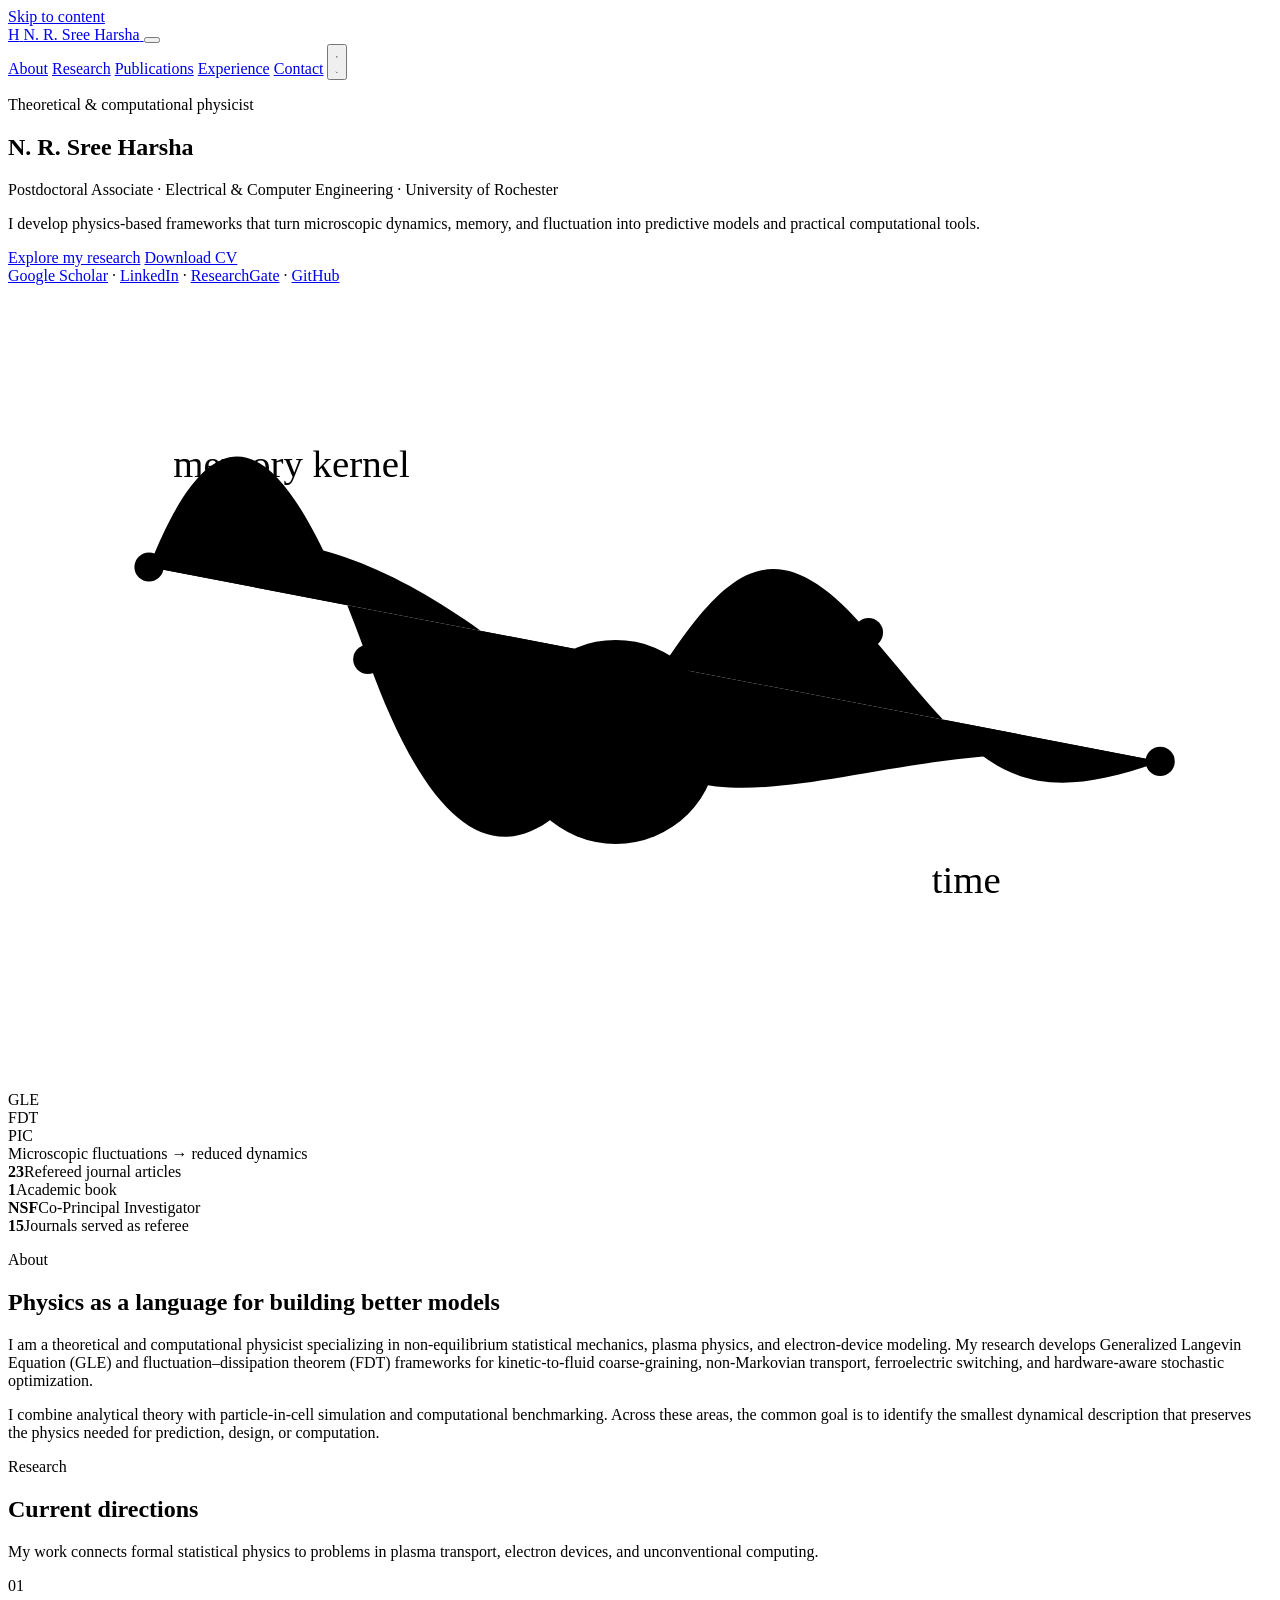
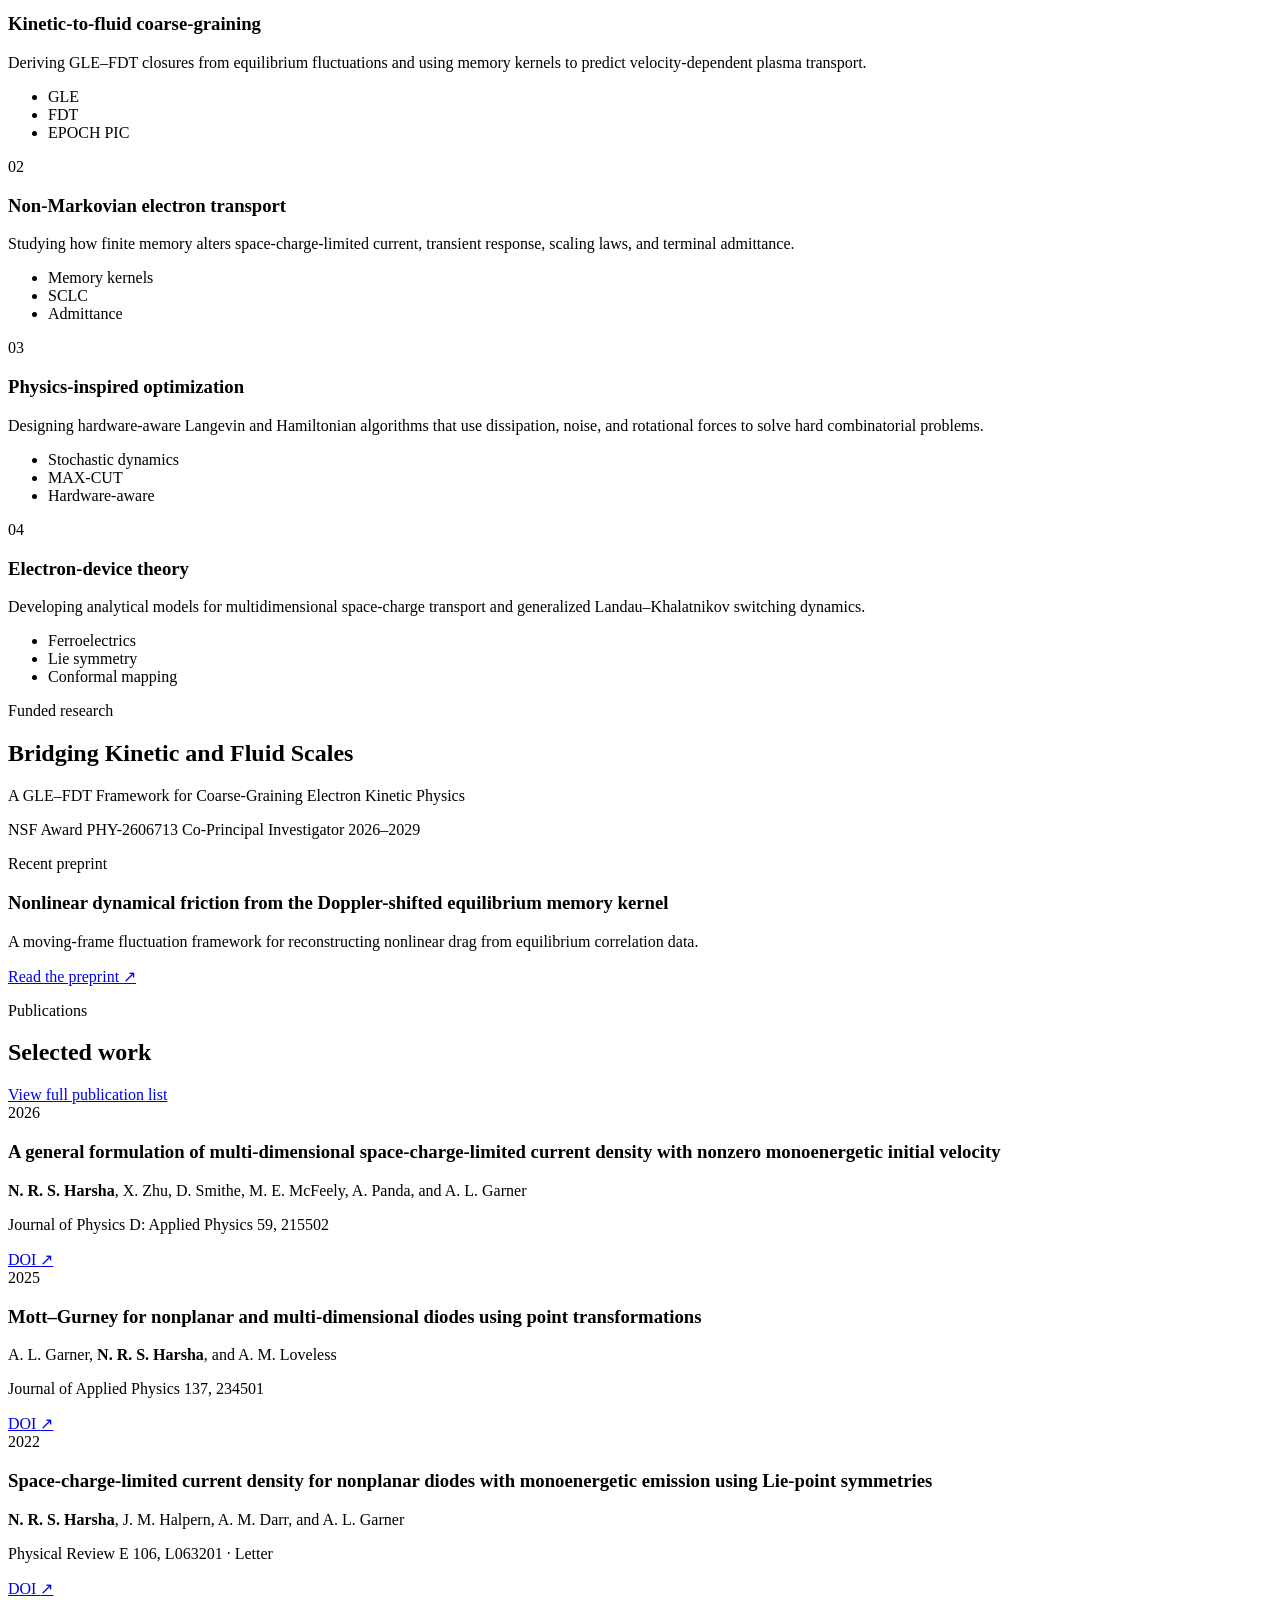
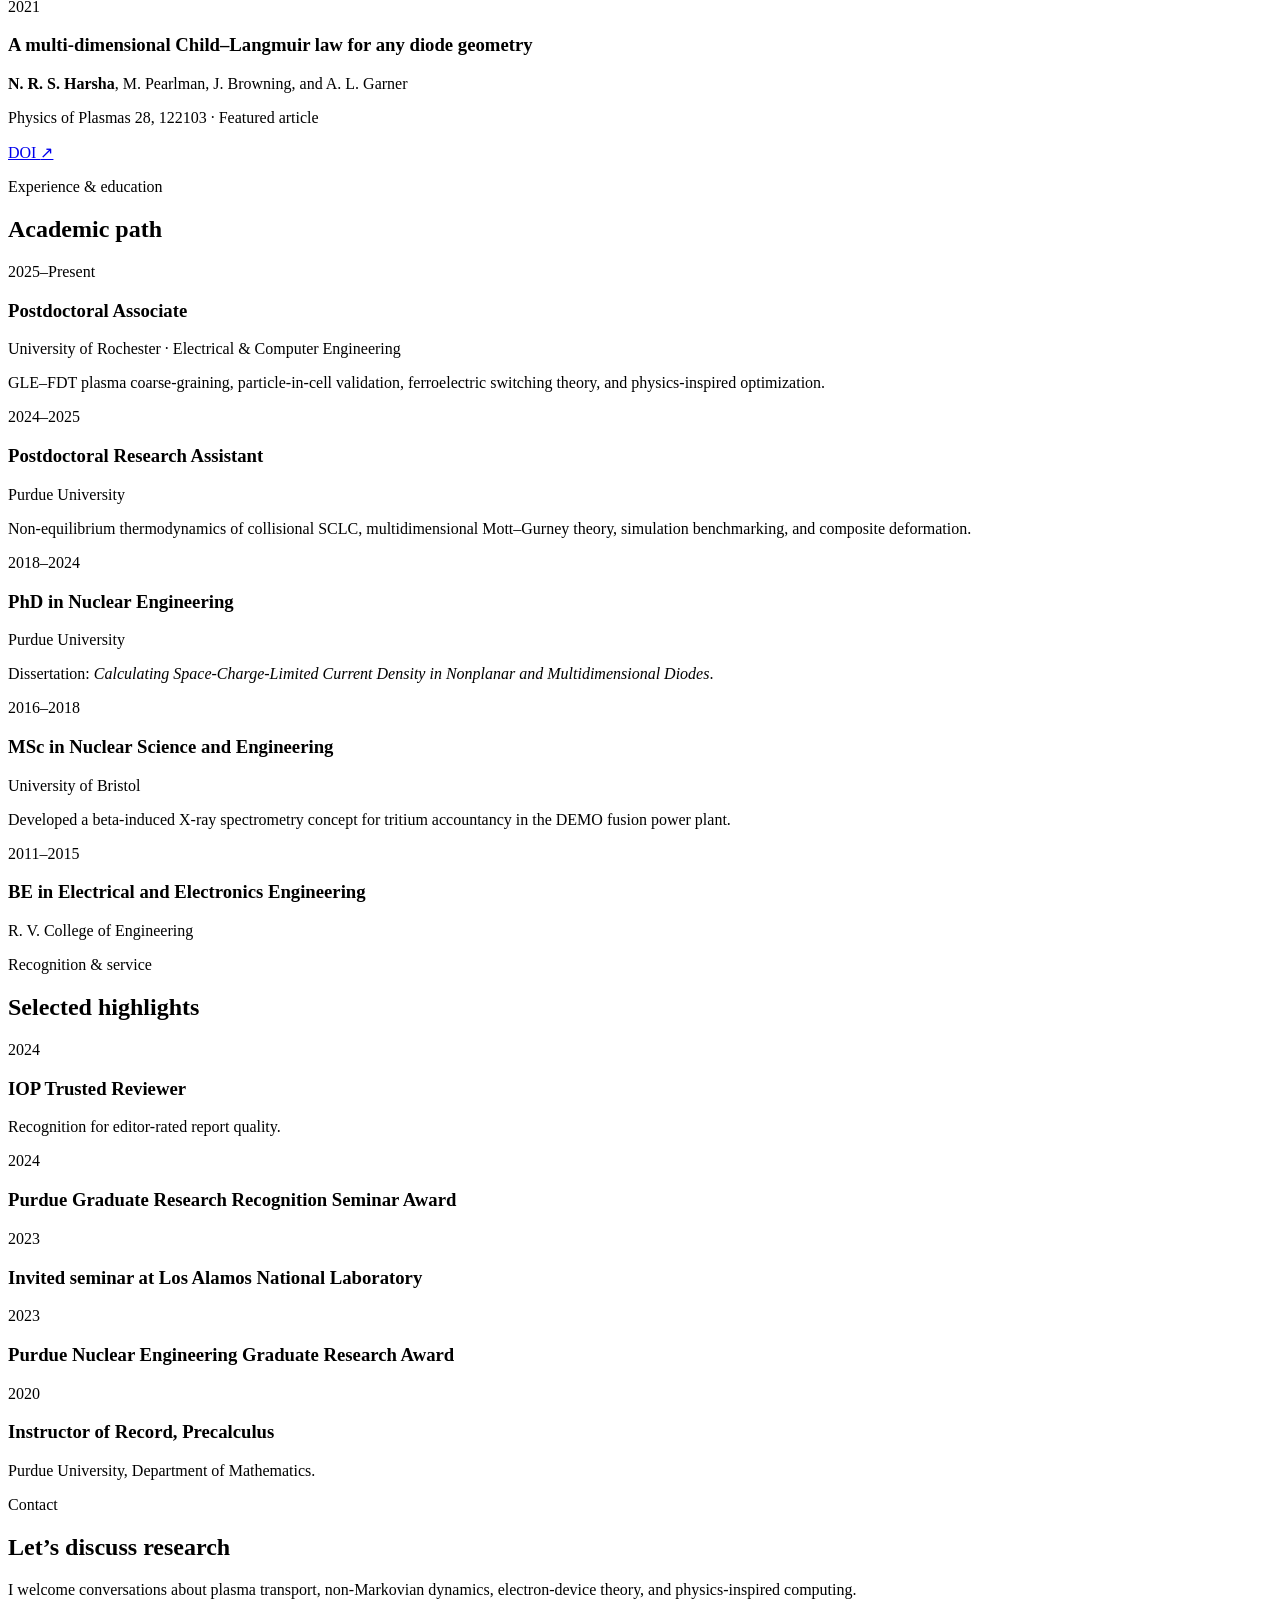
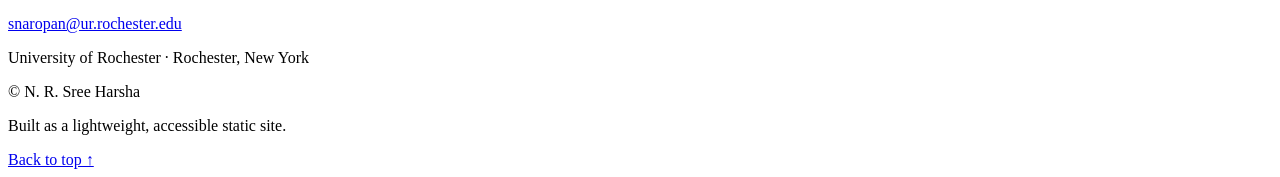
==== index.html @ c01b71c0 "Create academic website homepage" ====
<!doctype html>
<html lang="en" data-theme="light">
<head>
  <meta charset="utf-8">
  <meta name="viewport" content="width=device-width, initial-scale=1">
  <meta name="description" content="N. R. Sree Harsha is a theoretical and computational physicist working on non-equilibrium statistical mechanics, plasma physics, electron-device theory, and physics-inspired computing.">
  <meta name="author" content="N. R. Sree Harsha">
  <meta name="theme-color" content="#173f5f">
  <meta property="og:title" content="N. R. Sree Harsha | Theoretical & Computational Physicist">
  <meta property="og:description" content="Research in GLE–FDT coarse-graining, plasma transport, non-Markovian devices, and physics-inspired optimization.">
  <meta property="og:type" content="website">
  <meta property="og:url" content="https://nrsreeharshae.github.io/harsha/">
  <title>N. R. Sree Harsha | Theoretical & Computational Physicist</title>
  <link rel="icon" href="assets/favicon.svg" type="image/svg+xml">
  <link rel="stylesheet" href="assets/styles.css">
  <script>
    (function () {
      const saved = localStorage.getItem('theme');
      const preferred = window.matchMedia('(prefers-color-scheme: dark)').matches ? 'dark' : 'light';
      document.documentElement.dataset.theme = saved || preferred;
    })();
  </script>
</head>
<body>
  <a class="skip-link" href="#main-content">Skip to content</a>

  <header class="site-header" id="top">
    <div class="container header-inner">
      <a class="brand" href="index.html" aria-label="N. R. Sree Harsha, home">
        <span class="brand-mark" aria-hidden="true">H</span>
        <span class="brand-name">N. R. Sree Harsha</span>
      </a>

      <button class="nav-toggle" type="button" aria-expanded="false" aria-controls="primary-nav" aria-label="Open navigation">
        <span></span><span></span><span></span>
      </button>

      <nav class="primary-nav" id="primary-nav" aria-label="Primary navigation">
        <a href="#about">About</a>
        <a href="#research">Research</a>
        <a href="#publications">Publications</a>
        <a href="#experience">Experience</a>
        <a href="#contact">Contact</a>
        <button class="theme-toggle" type="button" aria-label="Switch color theme" title="Switch color theme">
          <svg class="sun-icon" viewBox="0 0 24 24" aria-hidden="true"><circle cx="12" cy="12" r="4"></circle><path d="M12 2v2M12 20v2M4.93 4.93l1.42 1.42M17.66 17.66l1.41 1.41M2 12h2M20 12h2M4.93 19.07l1.42-1.42M17.66 6.34l1.41-1.41"></path></svg>
          <svg class="moon-icon" viewBox="0 0 24 24" aria-hidden="true"><path d="M20.7 15.2A8.5 8.5 0 1 1 8.8 3.3 7 7 0 0 0 20.7 15.2Z"></path></svg>
        </button>
      </nav>
    </div>
  </header>

  <main id="main-content">
    <section class="hero section-shell">
      <div class="container hero-grid">
        <div class="hero-copy reveal">
          <p class="eyebrow">Theoretical &amp; computational physicist</p>
          <h1>N. R. Sree Harsha</h1>
          <p class="hero-role">Postdoctoral Associate · Electrical &amp; Computer Engineering · University of Rochester</p>
          <p class="hero-lede">I develop physics-based frameworks that turn microscopic dynamics, memory, and fluctuation into predictive models and practical computational tools.</p>
          <div class="hero-actions">
            <a class="button button-primary" href="#research">Explore my research</a>
            <a class="button button-secondary" href="assets/Harsha_CV.pdf" target="_blank" rel="noopener">Download CV</a>
          </div>
          <div class="profile-links" aria-label="Professional profiles">
            <a href="https://scholar.google.com/citations?user=cXQjdbMAAAAJ&amp;hl=en" target="_blank" rel="noopener">Google Scholar</a>
            <span aria-hidden="true">·</span>
            <a href="https://www.linkedin.com/in/nrsharsha" target="_blank" rel="noopener">LinkedIn</a>
            <span aria-hidden="true">·</span>
            <a href="https://www.researchgate.net/profile/Sree-Harsha-N-R-2" target="_blank" rel="noopener">ResearchGate</a>
            <span aria-hidden="true">·</span>
            <a href="https://github.com/nrsreeharshae" target="_blank" rel="noopener">GitHub</a>
          </div>
        </div>

        <div class="hero-visual reveal" aria-hidden="true">
          <div class="visual-card">
            <div class="visual-grid"></div>
            <svg class="memory-curve" viewBox="0 0 520 330" role="img">
              <defs>
                <linearGradient id="curveGradient" x1="0" x2="1">
                  <stop offset="0%" stop-color="currentColor" stop-opacity="0.95"></stop>
                  <stop offset="100%" stop-color="currentColor" stop-opacity="0.25"></stop>
                </linearGradient>
                <radialGradient id="nodeGlow">
                  <stop offset="0%" stop-color="currentColor" stop-opacity="0.8"></stop>
                  <stop offset="100%" stop-color="currentColor" stop-opacity="0"></stop>
                </radialGradient>
              </defs>
              <path class="axis" d="M42 272H486M58 54V288"></path>
              <path class="curve" pathLength="1" d="M58 116 C91 32, 120 76, 148 154 S210 254, 250 188 S310 91, 354 143 S411 219, 474 196"></path>
              <path class="envelope" d="M58 116 C126 80, 199 142, 250 188 S366 179, 474 196"></path>
              <circle class="node-glow" cx="250" cy="188" r="42"></circle>
              <circle class="node" cx="58" cy="116" r="6"></circle>
              <circle class="node" cx="148" cy="154" r="6"></circle>
              <circle class="node" cx="250" cy="188" r="7"></circle>
              <circle class="node" cx="354" cy="143" r="6"></circle>
              <circle class="node" cx="474" cy="196" r="6"></circle>
              <text x="68" y="79">memory kernel</text>
              <text x="380" y="250">time</text>
            </svg>
            <div class="visual-label label-gle">GLE</div>
            <div class="visual-label label-fdt">FDT</div>
            <div class="visual-label label-pic">PIC</div>
            <div class="visual-caption">Microscopic fluctuations → reduced dynamics</div>
          </div>
        </div>
      </div>

      <div class="container stat-grid reveal" aria-label="Research profile highlights">
        <div class="stat"><strong>23</strong><span>Refereed journal articles</span></div>
        <div class="stat"><strong>1</strong><span>Academic book</span></div>
        <div class="stat"><strong>NSF</strong><span>Co-Principal Investigator</span></div>
        <div class="stat"><strong>15</strong><span>Journals served as referee</span></div>
      </div>
    </section>

    <section class="section" id="about">
      <div class="container two-column">
        <div class="section-heading reveal">
          <p class="eyebrow">About</p>
          <h2>Physics as a language for building better models</h2>
        </div>
        <div class="prose reveal">
          <p>I am a theoretical and computational physicist specializing in non-equilibrium statistical mechanics, plasma physics, and electron-device modeling. My research develops Generalized Langevin Equation (GLE) and fluctuation–dissipation theorem (FDT) frameworks for kinetic-to-fluid coarse-graining, non-Markovian transport, ferroelectric switching, and hardware-aware stochastic optimization.</p>
          <p>I combine analytical theory with particle-in-cell simulation and computational benchmarking. Across these areas, the common goal is to identify the smallest dynamical description that preserves the physics needed for prediction, design, or computation.</p>
        </div>
      </div>
    </section>

    <section class="section section-tinted" id="research">
      <div class="container">
        <div class="section-heading section-heading-wide reveal">
          <p class="eyebrow">Research</p>
          <h2>Current directions</h2>
          <p>My work connects formal statistical physics to problems in plasma transport, electron devices, and unconventional computing.</p>
        </div>

        <div class="research-grid">
          <article class="research-card reveal">
            <span class="card-number">01</span>
            <h3>Kinetic-to-fluid coarse-graining</h3>
            <p>Deriving GLE–FDT closures from equilibrium fluctuations and using memory kernels to predict velocity-dependent plasma transport.</p>
            <ul class="tag-list" aria-label="Methods"><li>GLE</li><li>FDT</li><li>EPOCH PIC</li></ul>
          </article>

          <article class="research-card reveal">
            <span class="card-number">02</span>
            <h3>Non-Markovian electron transport</h3>
            <p>Studying how finite memory alters space-charge-limited current, transient response, scaling laws, and terminal admittance.</p>
            <ul class="tag-list" aria-label="Methods"><li>Memory kernels</li><li>SCLC</li><li>Admittance</li></ul>
          </article>

          <article class="research-card reveal">
            <span class="card-number">03</span>
            <h3>Physics-inspired optimization</h3>
            <p>Designing hardware-aware Langevin and Hamiltonian algorithms that use dissipation, noise, and rotational forces to solve hard combinatorial problems.</p>
            <ul class="tag-list" aria-label="Methods"><li>Stochastic dynamics</li><li>MAX-CUT</li><li>Hardware-aware</li></ul>
          </article>

          <article class="research-card reveal">
            <span class="card-number">04</span>
            <h3>Electron-device theory</h3>
            <p>Developing analytical models for multidimensional space-charge transport and generalized Landau–Khalatnikov switching dynamics.</p>
            <ul class="tag-list" aria-label="Methods"><li>Ferroelectrics</li><li>Lie symmetry</li><li>Conformal mapping</li></ul>
          </article>
        </div>
      </div>
    </section>

    <section class="section">
      <div class="container spotlight-grid">
        <article class="spotlight spotlight-primary reveal">
          <p class="eyebrow">Funded research</p>
          <h2>Bridging Kinetic and Fluid Scales</h2>
          <p class="spotlight-subtitle">A GLE–FDT Framework for Coarse-Graining Electron Kinetic Physics</p>
          <div class="spotlight-meta">
            <span>NSF Award PHY-2606713</span>
            <span>Co-Principal Investigator</span>
            <span>2026–2029</span>
          </div>
        </article>

        <article class="spotlight reveal">
          <p class="eyebrow">Recent preprint</p>
          <h3>Nonlinear dynamical friction from the Doppler-shifted equilibrium memory kernel</h3>
          <p>A moving-frame fluctuation framework for reconstructing nonlinear drag from equilibrium correlation data.</p>
          <a class="text-link" href="https://doi.org/10.48550/arXiv.2602.04545" target="_blank" rel="noopener">Read the preprint <span aria-hidden="true">↗</span></a>
        </article>
      </div>
    </section>

    <section class="section section-tinted" id="publications">
      <div class="container">
        <div class="section-heading section-heading-row reveal">
          <div>
            <p class="eyebrow">Publications</p>
            <h2>Selected work</h2>
          </div>
          <a class="button button-secondary" href="publications.html">View full publication list</a>
        </div>

        <div class="publication-list selected-publications">
          <article class="publication reveal">
            <div class="publication-year">2026</div>
            <div>
              <h3>A general formulation of multi-dimensional space-charge-limited current density with nonzero monoenergetic initial velocity</h3>
              <p><strong>N. R. S. Harsha</strong>, X. Zhu, D. Smithe, M. E. McFeely, A. Panda, and A. L. Garner</p>
              <p class="venue">Journal of Physics D: Applied Physics 59, 215502</p>
              <a href="https://doi.org/10.1088/1361-6463/ae69f3" target="_blank" rel="noopener">DOI <span aria-hidden="true">↗</span></a>
            </div>
          </article>

          <article class="publication reveal">
            <div class="publication-year">2025</div>
            <div>
              <h3>Mott–Gurney for nonplanar and multi-dimensional diodes using point transformations</h3>
              <p>A. L. Garner, <strong>N. R. S. Harsha</strong>, and A. M. Loveless</p>
              <p class="venue">Journal of Applied Physics 137, 234501</p>
              <a href="https://doi.org/10.1063/5.0276418" target="_blank" rel="noopener">DOI <span aria-hidden="true">↗</span></a>
            </div>
          </article>

          <article class="publication reveal">
            <div class="publication-year">2022</div>
            <div>
              <h3>Space-charge-limited current density for nonplanar diodes with monoenergetic emission using Lie-point symmetries</h3>
              <p><strong>N. R. S. Harsha</strong>, J. M. Halpern, A. M. Darr, and A. L. Garner</p>
              <p class="venue">Physical Review E 106, L063201 · Letter</p>
              <a href="https://doi.org/10.1103/PhysRevE.106.L063201" target="_blank" rel="noopener">DOI <span aria-hidden="true">↗</span></a>
            </div>
          </article>

          <article class="publication reveal">
            <div class="publication-year">2021</div>
            <div>
              <h3>A multi-dimensional Child–Langmuir law for any diode geometry</h3>
              <p><strong>N. R. S. Harsha</strong>, M. Pearlman, J. Browning, and A. L. Garner</p>
              <p class="venue">Physics of Plasmas 28, 122103 · Featured article</p>
              <a href="https://doi.org/10.1063/5.0071018" target="_blank" rel="noopener">DOI <span aria-hidden="true">↗</span></a>
            </div>
          </article>
        </div>
      </div>
    </section>

    <section class="section" id="experience">
      <div class="container">
        <div class="section-heading section-heading-wide reveal">
          <p class="eyebrow">Experience &amp; education</p>
          <h2>Academic path</h2>
        </div>

        <div class="timeline">
          <article class="timeline-item reveal">
            <div class="timeline-date">2025–Present</div>
            <div>
              <h3>Postdoctoral Associate</h3>
              <p class="timeline-place">University of Rochester · Electrical &amp; Computer Engineering</p>
              <p>GLE–FDT plasma coarse-graining, particle-in-cell validation, ferroelectric switching theory, and physics-inspired optimization.</p>
            </div>
          </article>
          <article class="timeline-item reveal">
            <div class="timeline-date">2024–2025</div>
            <div>
              <h3>Postdoctoral Research Assistant</h3>
              <p class="timeline-place">Purdue University</p>
              <p>Non-equilibrium thermodynamics of collisional SCLC, multidimensional Mott–Gurney theory, simulation benchmarking, and composite deformation.</p>
            </div>
          </article>
          <article class="timeline-item reveal">
            <div class="timeline-date">2018–2024</div>
            <div>
              <h3>PhD in Nuclear Engineering</h3>
              <p class="timeline-place">Purdue University</p>
              <p>Dissertation: <em>Calculating Space-Charge-Limited Current Density in Nonplanar and Multidimensional Diodes</em>.</p>
            </div>
          </article>
          <article class="timeline-item reveal">
            <div class="timeline-date">2016–2018</div>
            <div>
              <h3>MSc in Nuclear Science and Engineering</h3>
              <p class="timeline-place">University of Bristol</p>
              <p>Developed a beta-induced X-ray spectrometry concept for tritium accountancy in the DEMO fusion power plant.</p>
            </div>
          </article>
          <article class="timeline-item reveal">
            <div class="timeline-date">2011–2015</div>
            <div>
              <h3>BE in Electrical and Electronics Engineering</h3>
              <p class="timeline-place">R. V. College of Engineering</p>
            </div>
          </article>
        </div>
      </div>
    </section>

    <section class="section section-tinted">
      <div class="container recognition-grid">
        <div class="section-heading reveal">
          <p class="eyebrow">Recognition &amp; service</p>
          <h2>Selected highlights</h2>
        </div>
        <div class="recognition-list reveal">
          <article><span>2024</span><div><h3>IOP Trusted Reviewer</h3><p>Recognition for editor-rated report quality.</p></div></article>
          <article><span>2024</span><div><h3>Purdue Graduate Research Recognition Seminar Award</h3></div></article>
          <article><span>2023</span><div><h3>Invited seminar at Los Alamos National Laboratory</h3></div></article>
          <article><span>2023</span><div><h3>Purdue Nuclear Engineering Graduate Research Award</h3></div></article>
          <article><span>2020</span><div><h3>Instructor of Record, Precalculus</h3><p>Purdue University, Department of Mathematics.</p></div></article>
        </div>
      </div>
    </section>

    <section class="section contact-section" id="contact">
      <div class="container contact-card reveal">
        <div>
          <p class="eyebrow">Contact</p>
          <h2>Let’s discuss research</h2>
          <p>I welcome conversations about plasma transport, non-Markovian dynamics, electron-device theory, and physics-inspired computing.</p>
        </div>
        <div class="contact-actions">
          <a class="button button-primary" href="mailto:snaropan@ur.rochester.edu">snaropan@ur.rochester.edu</a>
          <p>University of Rochester · Rochester, New York</p>
        </div>
      </div>
    </section>
  </main>

  <footer class="site-footer">
    <div class="container footer-inner">
      <p>© <span data-current-year></span> N. R. Sree Harsha</p>
      <p>Built as a lightweight, accessible static site.</p>
      <a href="#top">Back to top ↑</a>
    </div>
  </footer>

  <script src="assets/script.js"></script>
</body>
</html>
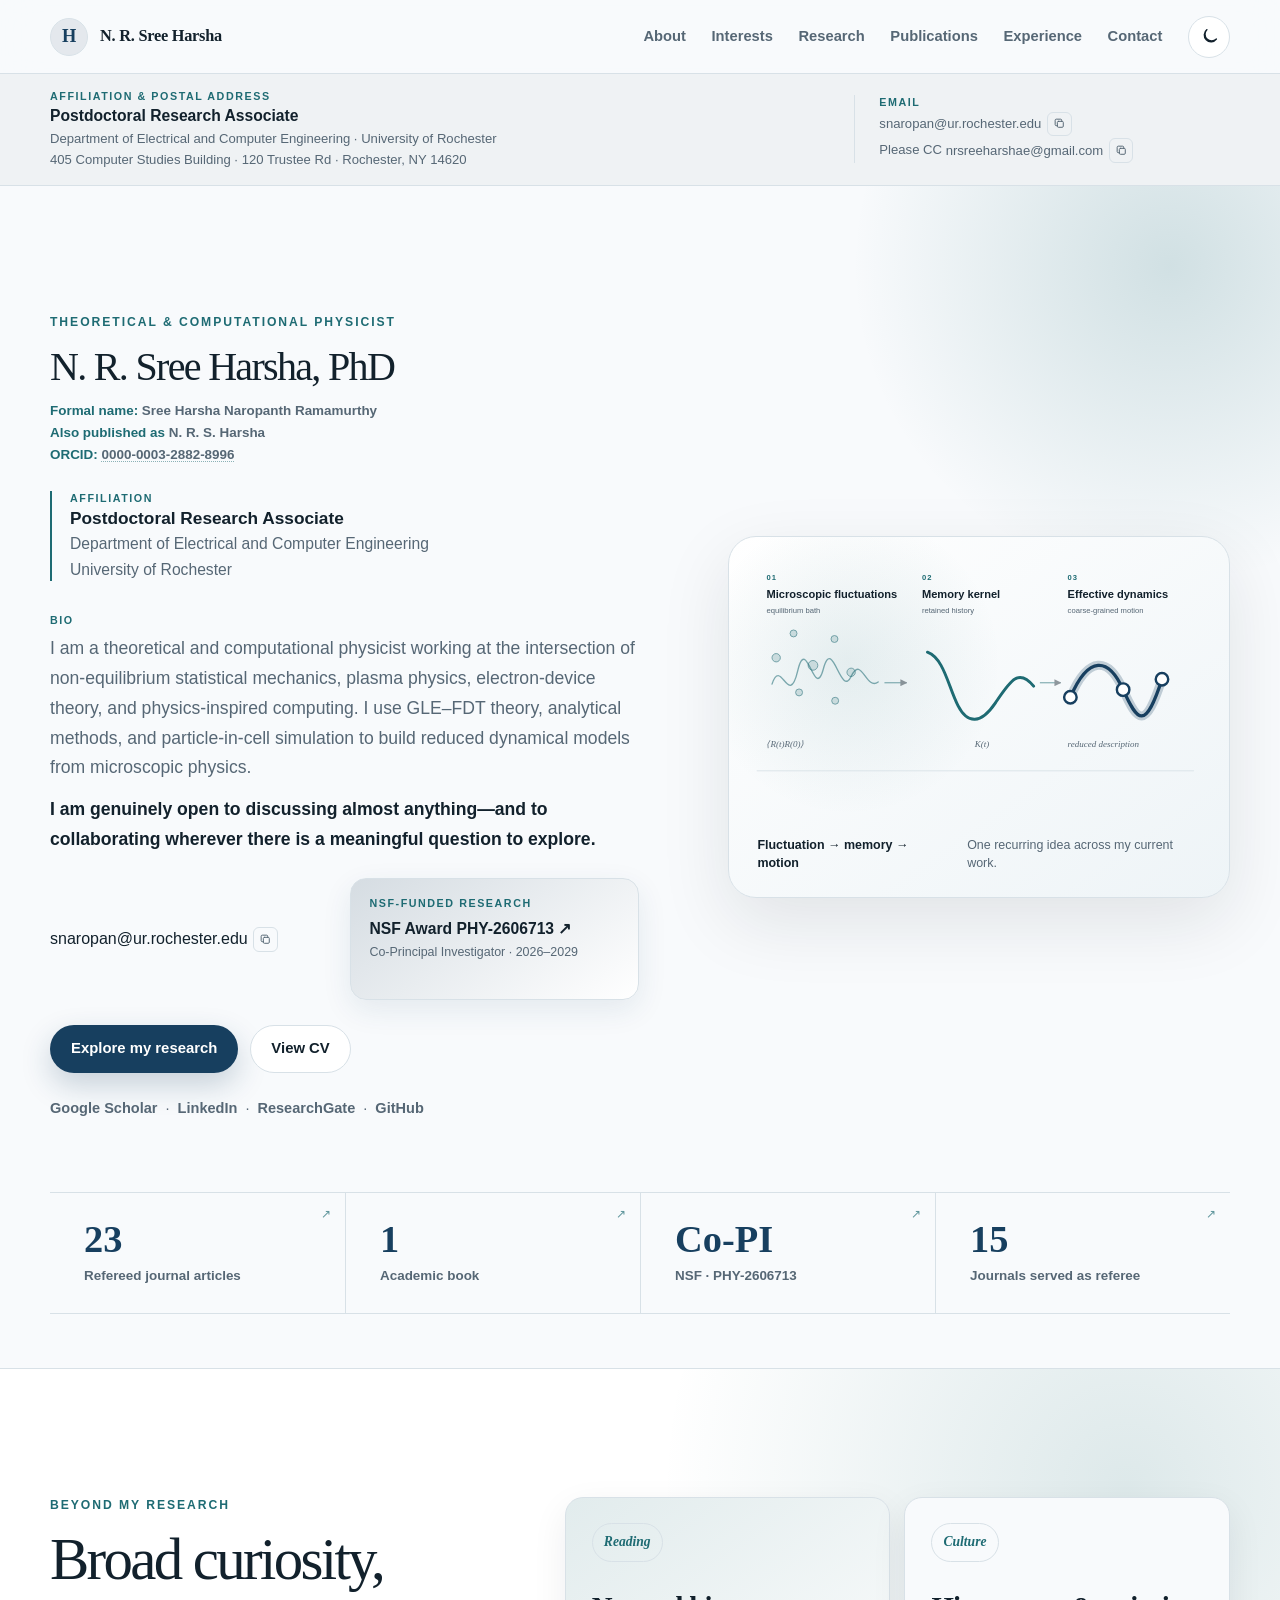
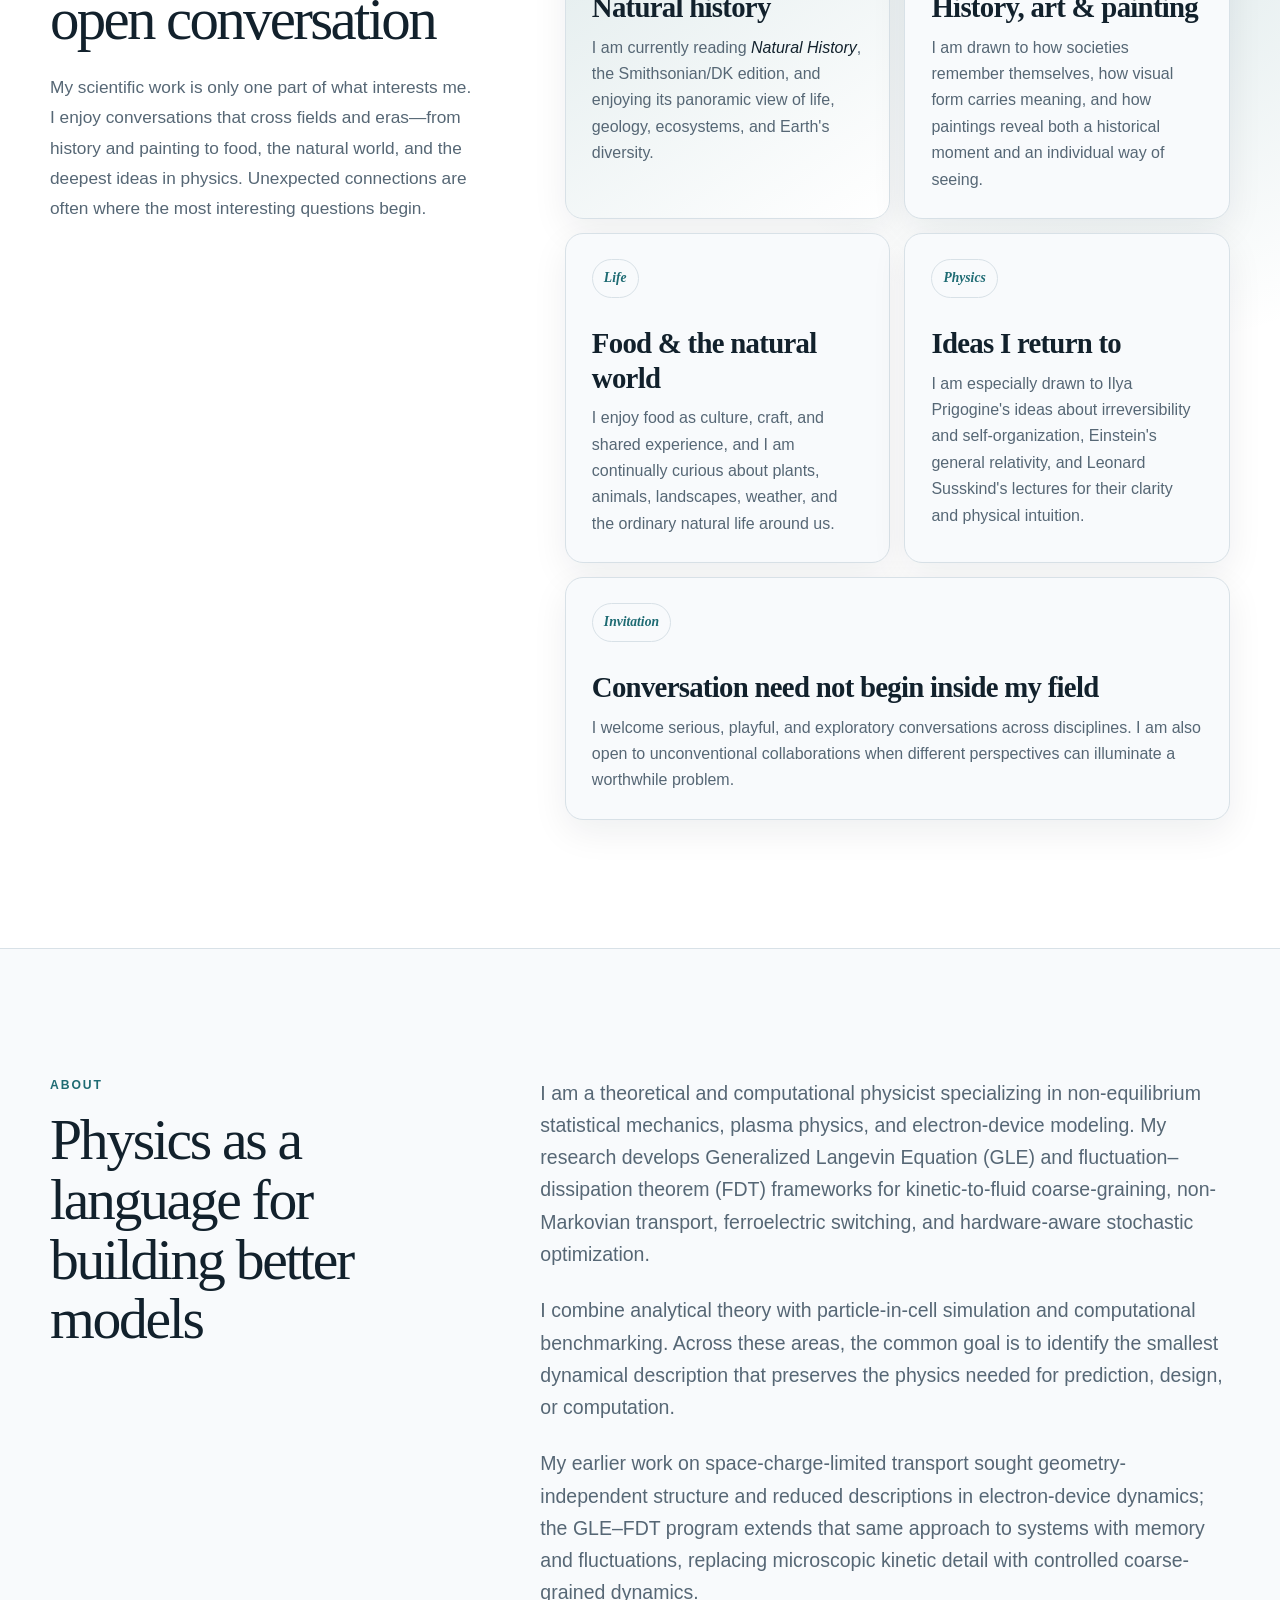
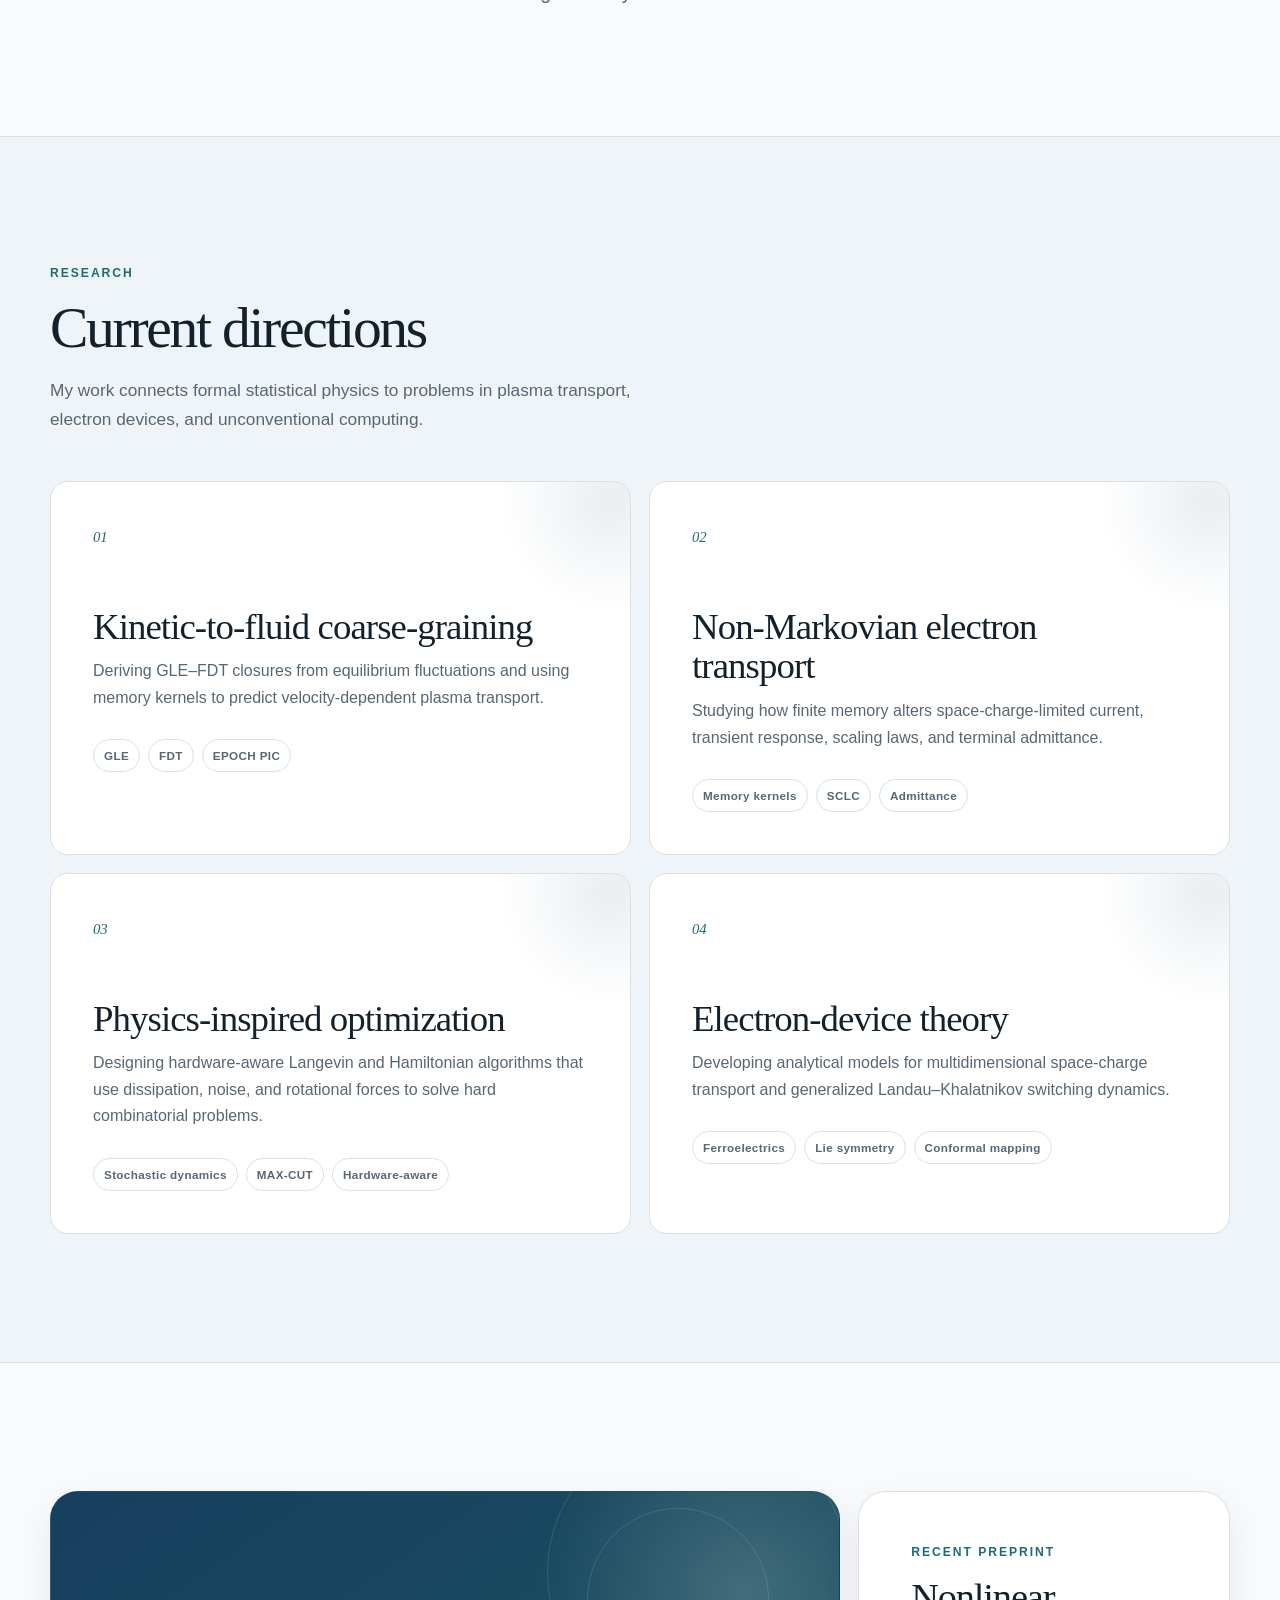
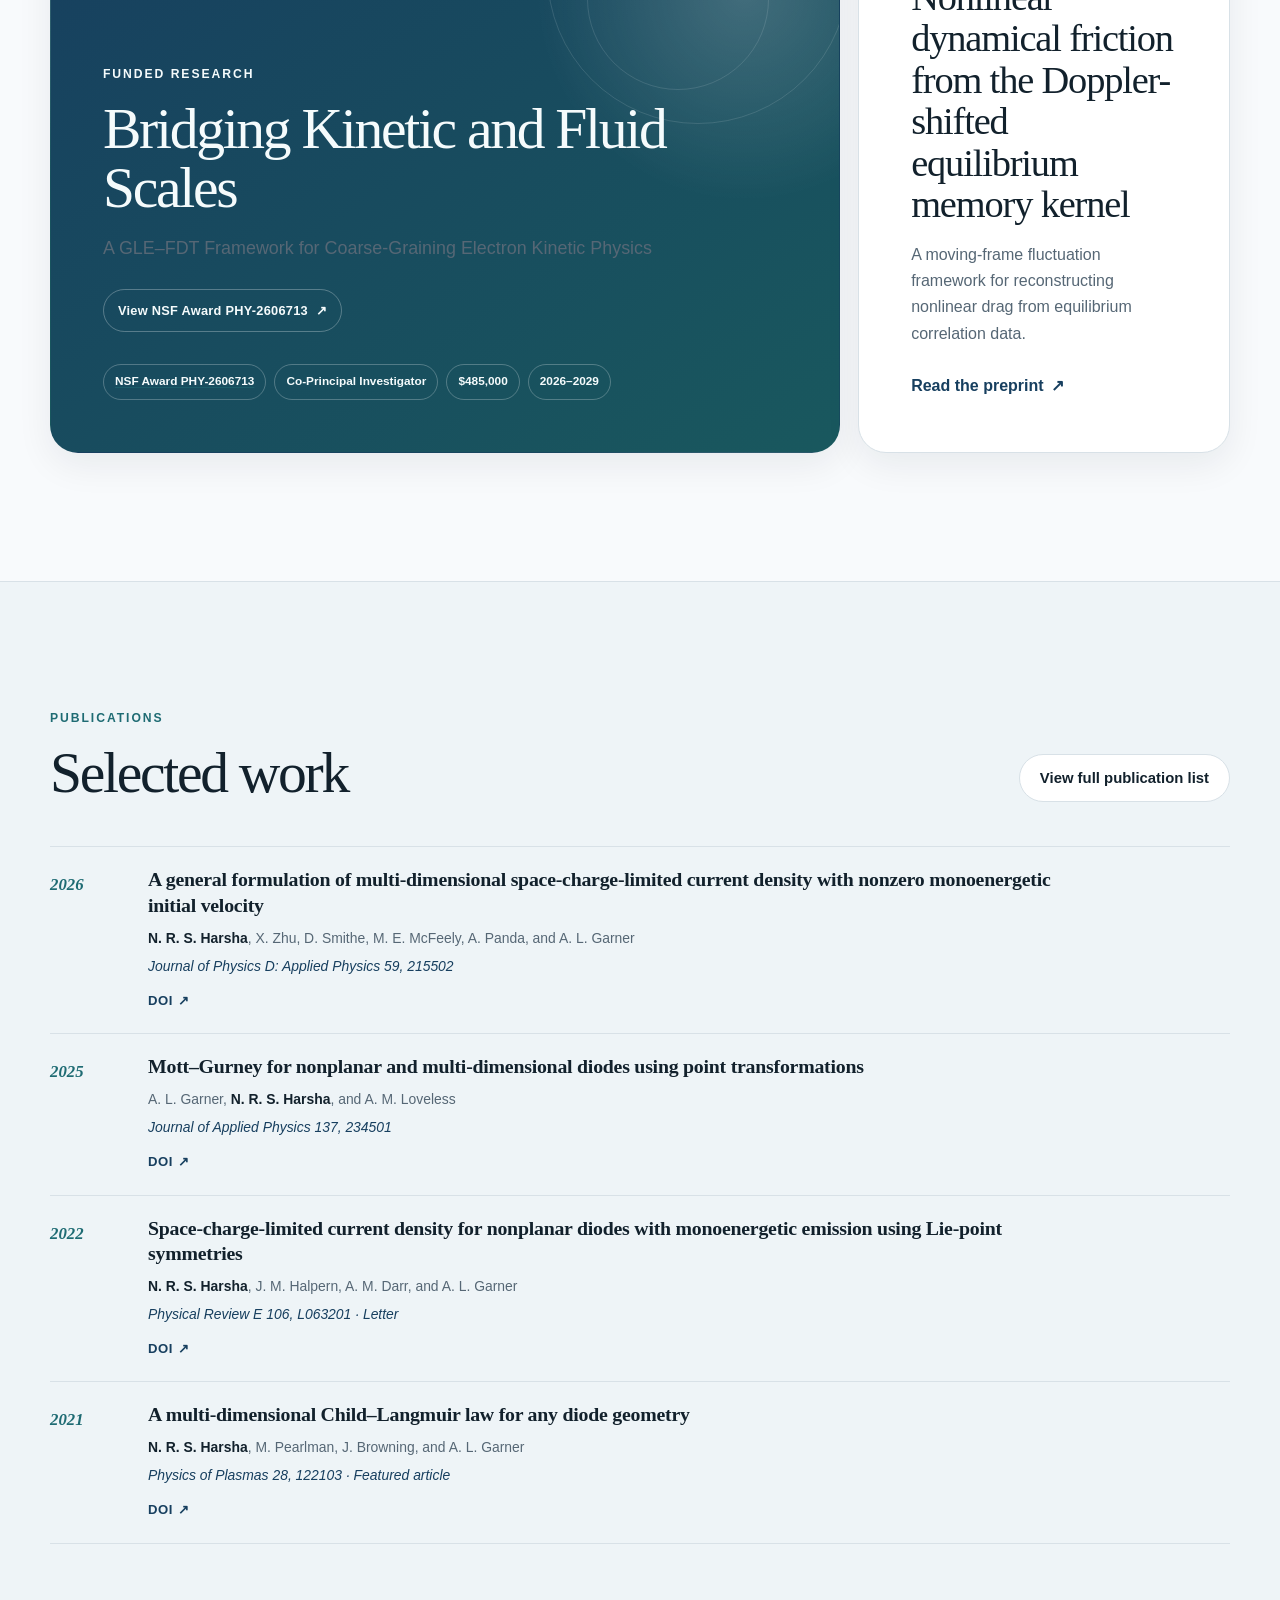
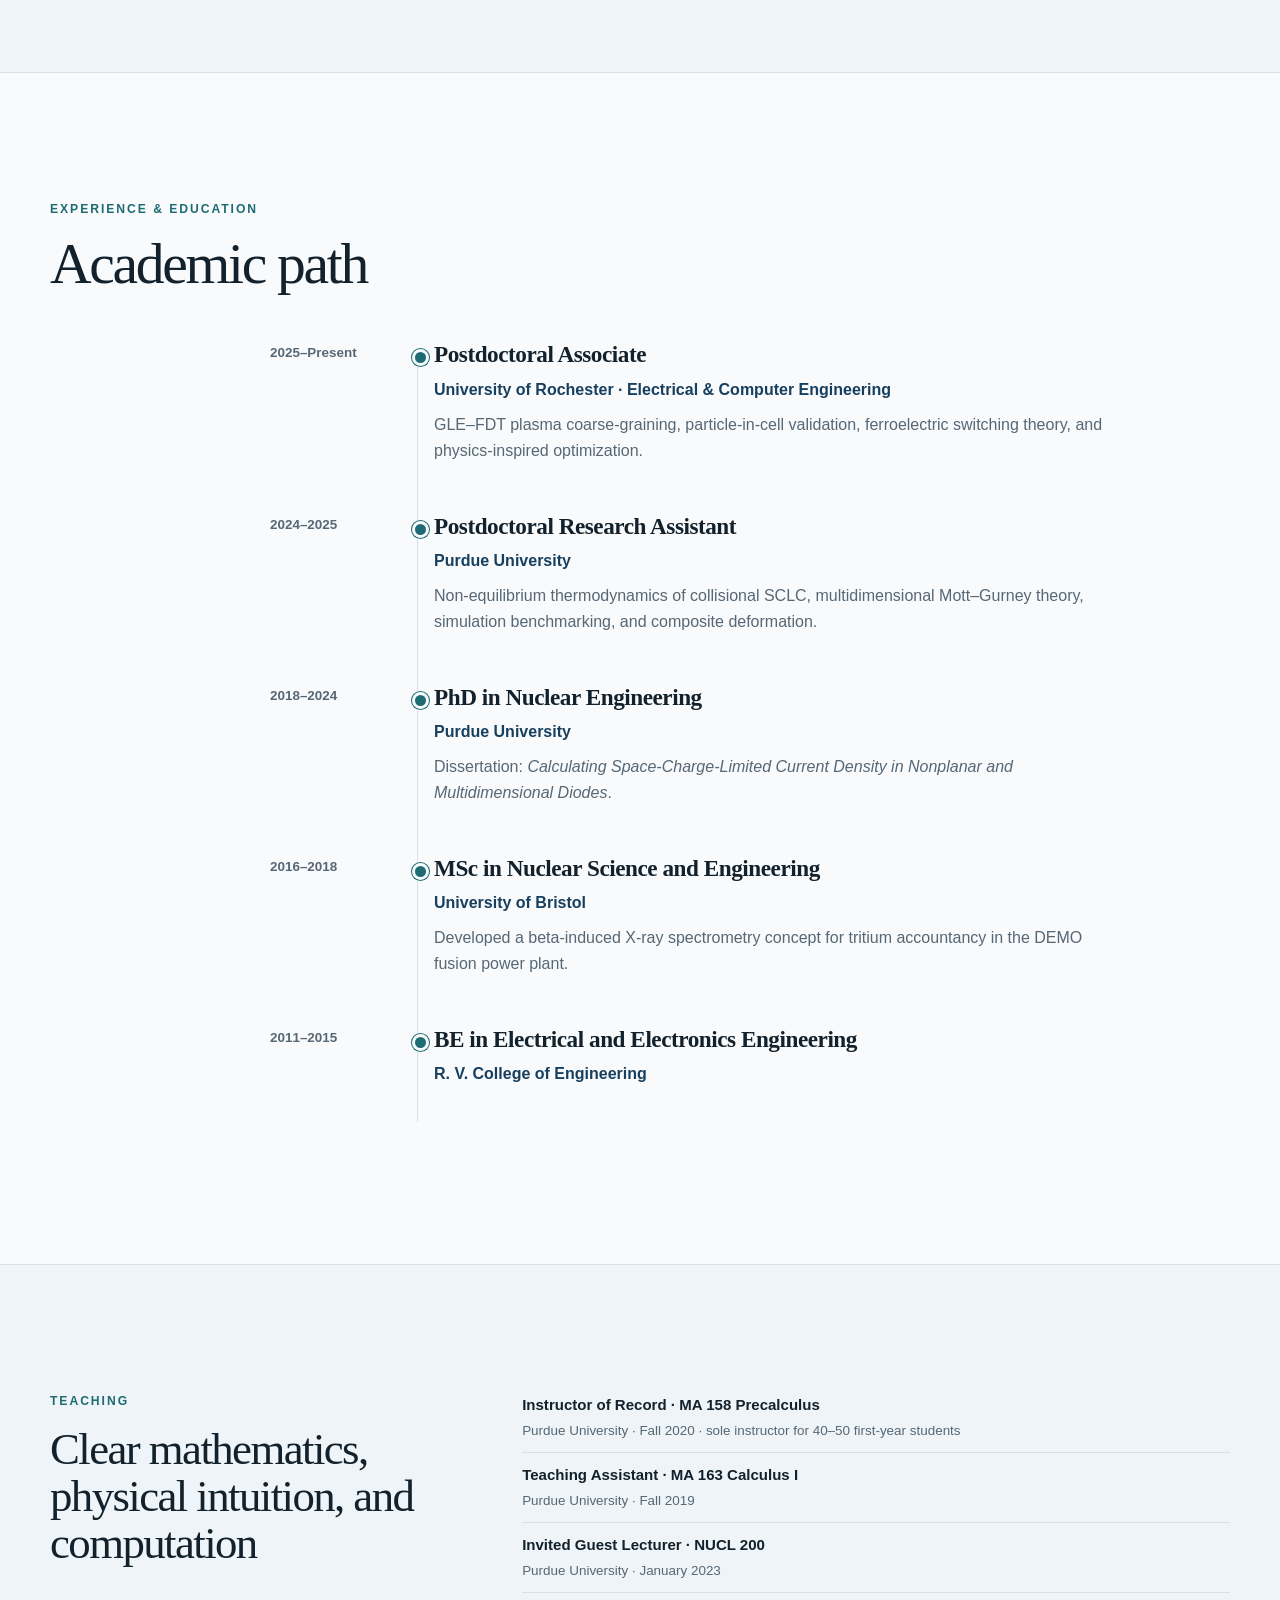
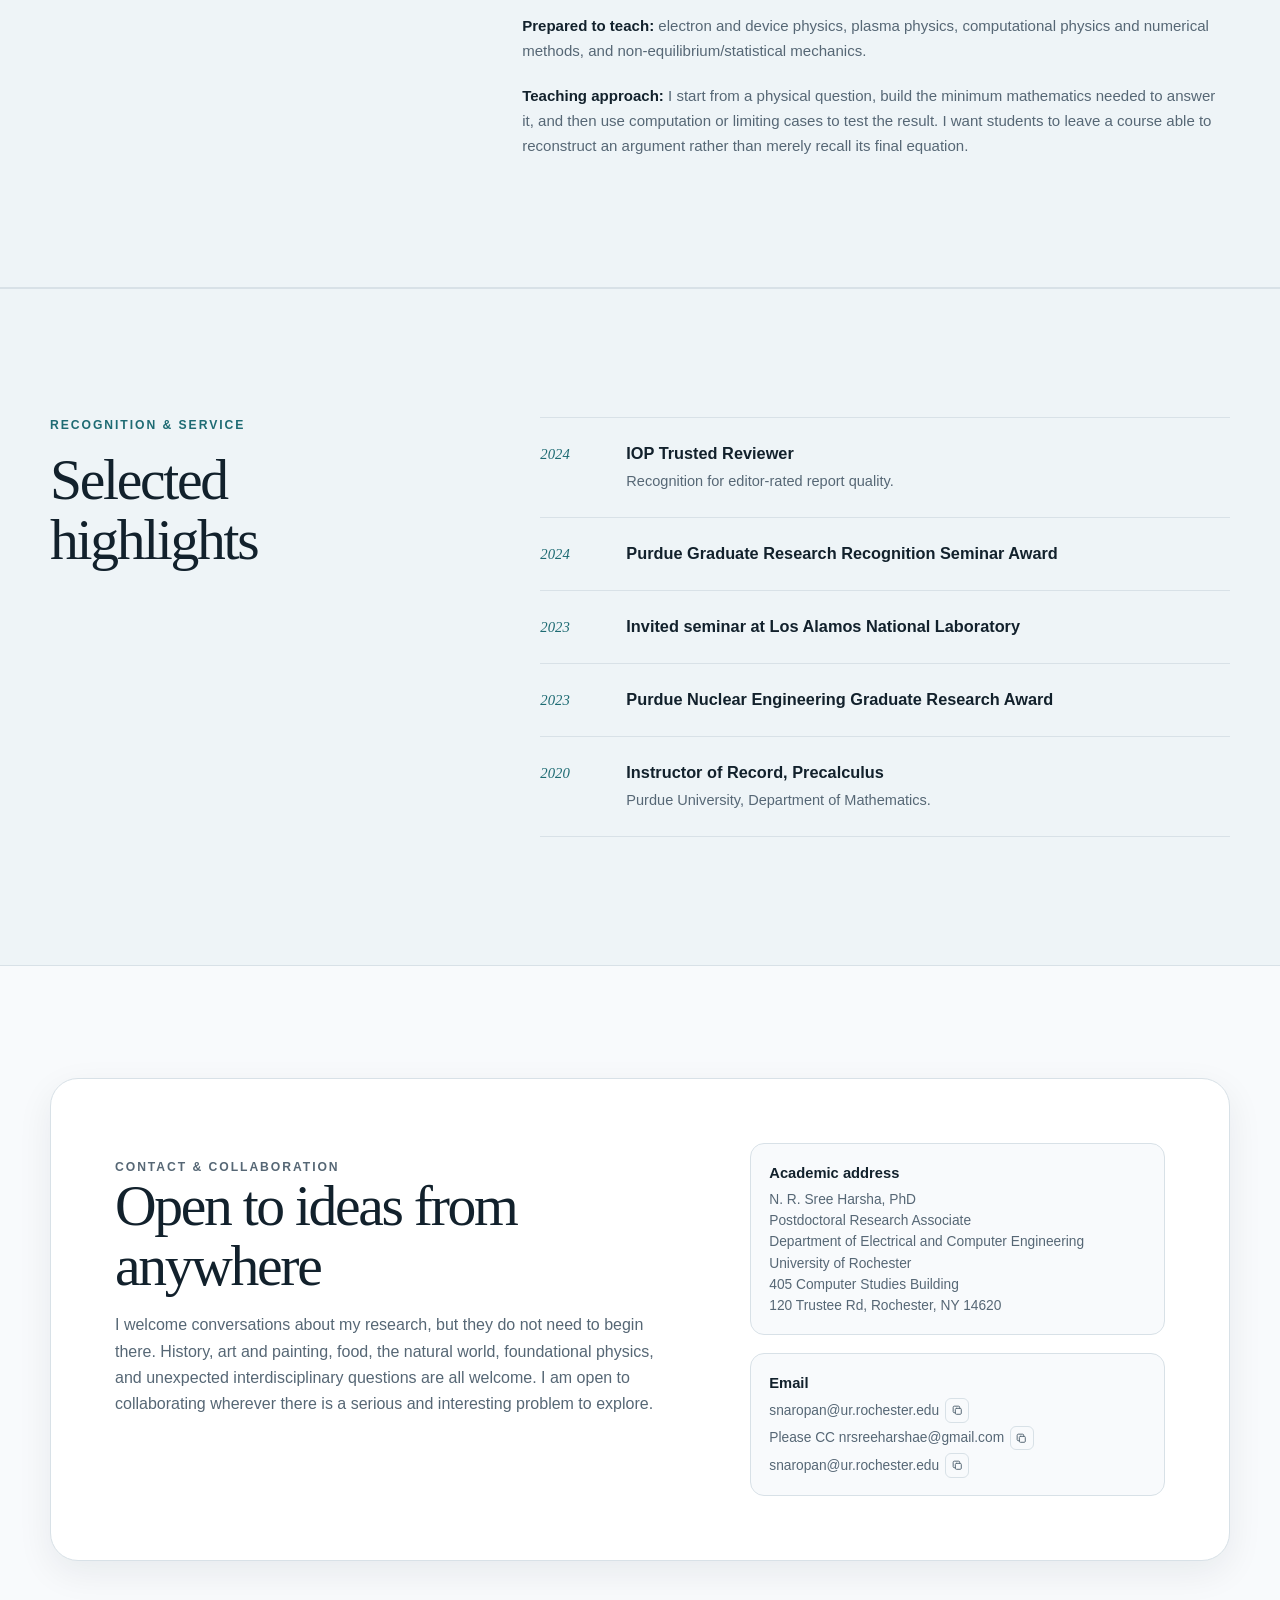
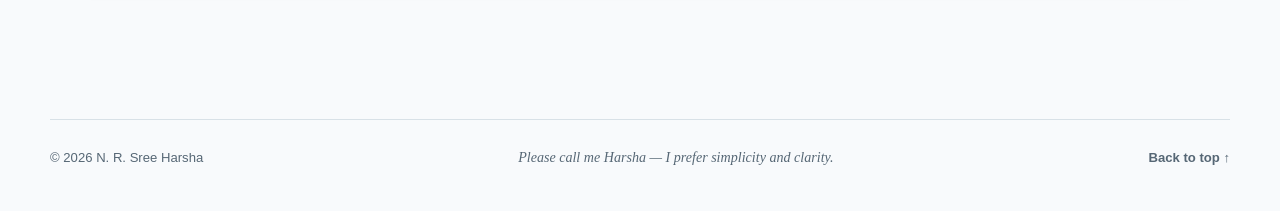
==== commit 2609df9c: "Add NSF award amount" ====
--- a/index.html
+++ b/index.html
@@ -176,6 +176,7 @@
           <div class="spotlight-meta">
             <span>NSF Award PHY-2606713</span>
             <span>Co-Principal Investigator</span>
+            <span>$485,000</span>
             <span>2026–2029</span>
           </div>
         </article>
--- a/assets/styles.css
+++ b/assets/styles.css
@@ -0,0 +1,27 @@
+:root {
+  --bg:#f8fafc;--surface:#fff;--surface-2:#eef4f7;--text:#12212c;--muted:#566775;
+  --accent:#173f5f;--accent-2:#1e6b73;--soft:rgba(23,63,95,.09);--border:#d8e1e7;
+  --shadow:0 24px 70px rgba(18,33,44,.10);--shadow-soft:0 12px 36px rgba(18,33,44,.07);
+  --max:1180px;--header:74px;--radius-lg:28px;--radius-md:18px;
+  --sans:Inter,ui-sans-serif,-apple-system,BlinkMacSystemFont,"Segoe UI",Helvetica,Arial,sans-serif;
+  --serif:Iowan Old Style,Baskerville,"Times New Roman",serif
+}
+html[data-theme="dark"]{--bg:#0c151b;--surface:#111e26;--surface-2:#152731;--text:#eef5f7;--muted:#a4b4bd;--accent:#8cc9d2;--accent-2:#6ec0b8;--soft:rgba(140,201,210,.10);--border:#29404b;--shadow:0 24px 70px rgba(0,0,0,.35);--shadow-soft:0 12px 36px rgba(0,0,0,.22)}
+*{box-sizing:border-box}html{scroll-behavior:smooth;scroll-padding-top:calc(var(--header) + 24px)}body{margin:0;min-width:320px;background:var(--bg);color:var(--text);font-family:var(--sans);font-size:16px;line-height:1.65;text-rendering:optimizeLegibility;-webkit-font-smoothing:antialiased;transition:background .18s,color .18s}body.nav-open{overflow:hidden}a{color:var(--accent);text-decoration-thickness:1px;text-underline-offset:.2em}a:hover{color:var(--accent-2)}img,svg{display:block;max-width:100%}button,input,select,textarea{font:inherit}::selection{color:var(--surface);background:var(--accent)}
+.container{width:min(calc(100% - 40px),var(--max));margin-inline:auto}.skip-link{position:fixed;z-index:9999;top:12px;left:12px;transform:translateY(-160%);padding:10px 14px;border-radius:10px;background:var(--text);color:var(--surface);font-weight:700;text-decoration:none}.skip-link:focus{transform:translateY(0)}
+.site-header{position:sticky;z-index:100;top:0;height:var(--header);border-bottom:1px solid var(--border);background:color-mix(in srgb,var(--bg) 88%,transparent);-webkit-backdrop-filter:blur(18px);backdrop-filter:blur(18px)}.header-inner{display:flex;height:100%;align-items:center;justify-content:space-between;gap:28px}.brand{display:inline-flex;align-items:center;gap:12px;color:var(--text);font-weight:760;letter-spacing:-.02em;text-decoration:none}.brand:hover{color:var(--text)}.brand-mark{display:grid;width:38px;height:38px;place-items:center;border:1px solid var(--border);border-radius:50%;background:var(--soft);color:var(--accent);font-family:var(--serif);font-size:1.15rem;font-weight:700}.brand-name{white-space:nowrap}.primary-nav{display:flex;align-items:center;gap:clamp(14px,2vw,28px)}.primary-nav>a{position:relative;color:var(--muted);font-size:.92rem;font-weight:650;text-decoration:none}.primary-nav>a:after{position:absolute;right:0;bottom:-8px;left:0;height:2px;border-radius:999px;background:var(--accent);content:"";transform:scaleX(0);transform-origin:right;transition:transform .18s}.primary-nav>a:hover,.primary-nav>a[aria-current="page"]{color:var(--text)}.primary-nav>a:hover:after,.primary-nav>a[aria-current="page"]:after{transform:scaleX(1);transform-origin:left}
+.theme-toggle,.nav-toggle{display:grid;width:42px;height:42px;padding:0;place-items:center;border:1px solid var(--border);border-radius:50%;background:var(--surface);color:var(--text);cursor:pointer;transition:.18s}.theme-toggle:hover,.nav-toggle:hover{border-color:var(--accent);transform:translateY(-1px)}.theme-toggle svg{width:19px;height:19px;fill:none;stroke:currentColor;stroke-linecap:round;stroke-linejoin:round;stroke-width:1.7}html[data-theme="light"] .sun-icon,html[data-theme="dark"] .moon-icon{display:none}.nav-toggle{display:none}.nav-toggle span{width:18px;height:1.5px;border-radius:999px;background:currentColor;transition:.18s}.nav-toggle span+span{margin-top:-9px}.nav-toggle[aria-expanded="true"] span:first-child{transform:translateY(5px) rotate(45deg)}.nav-toggle[aria-expanded="true"] span:nth-child(2){opacity:0}.nav-toggle[aria-expanded="true"] span:last-child{transform:translateY(-5px) rotate(-45deg)}
+.section-shell{position:relative;overflow:clip}.section-shell:before{position:absolute;z-index:-1;top:-260px;right:-230px;width:680px;height:680px;border-radius:50%;background:radial-gradient(circle,color-mix(in srgb,var(--accent-2) 18%,transparent),transparent 66%);content:""}.hero{padding:clamp(72px,10vw,138px) 0 54px}.hero-grid{display:grid;align-items:center;gap:clamp(48px,7vw,92px);grid-template-columns:minmax(0,1.08fr) minmax(360px,.92fr)}.eyebrow{margin:0 0 16px;color:var(--accent-2);font-size:.76rem;font-weight:800;letter-spacing:.16em;line-height:1.4;text-transform:uppercase}.hero h1{max-width:830px;margin:0;font-family:var(--serif);font-size:clamp(3.5rem,7vw,6.4rem);font-weight:500;letter-spacing:-.055em;line-height:.92}.hero-role{max-width:710px;margin:28px 0 0;color:var(--accent);font-size:clamp(1rem,1.5vw,1.15rem);font-weight:730;line-height:1.55}.hero-lede{max-width:680px;margin:20px 0 0;color:var(--muted);font-size:clamp(1.08rem,1.8vw,1.34rem);line-height:1.65}.hero-actions{display:flex;flex-wrap:wrap;gap:12px;margin-top:34px}.button{display:inline-flex;min-height:48px;align-items:center;justify-content:center;gap:8px;padding:11px 20px;border:1px solid transparent;border-radius:999px;font-size:.93rem;font-weight:750;line-height:1.2;text-decoration:none;transition:.18s}.button:hover{transform:translateY(-2px)}.button-primary{background:var(--accent);color:var(--surface);box-shadow:0 12px 30px color-mix(in srgb,var(--accent) 22%,transparent)}html[data-theme="dark"] .button-primary{color:#0c151b}.button-primary:hover{background:color-mix(in srgb,var(--accent) 86%,var(--accent-2));color:var(--surface)}html[data-theme="dark"] .button-primary:hover{color:#0c151b}.button-secondary{border-color:var(--border);background:var(--surface);color:var(--text)}.button-secondary:hover{border-color:var(--accent);color:var(--text)}.profile-links{display:flex;flex-wrap:wrap;gap:8px;margin-top:28px;color:var(--muted);font-size:.91rem}.profile-links a{color:var(--muted);font-weight:650;text-decoration:none}.profile-links a:hover{color:var(--accent)}
+.visual-card{position:relative;min-height:470px;overflow:hidden;border:1px solid var(--border);border-radius:var(--radius-lg);background:radial-gradient(circle at 74% 24%,color-mix(in srgb,var(--accent-2) 28%,transparent),transparent 35%),linear-gradient(145deg,var(--surface),var(--surface-2));box-shadow:var(--shadow);color:var(--accent-2);isolation:isolate}.visual-card:before{position:absolute;inset:22px;border:1px solid var(--border);border-radius:18px;content:""}.visual-grid{position:absolute;inset:0;z-index:-1;opacity:.32;background-image:linear-gradient(to right,var(--border) 1px,transparent 1px),linear-gradient(to bottom,var(--border) 1px,transparent 1px);background-size:34px 34px;mask-image:linear-gradient(to bottom right,#000,transparent 78%)}.memory-curve{position:absolute;top:58px;right:24px;left:24px;width:calc(100% - 48px);overflow:visible}.memory-curve .axis{fill:none;stroke:var(--border);stroke-linecap:round;stroke-width:1.4}.memory-curve .curve{fill:none;stroke:url(#curveGradient);stroke-linecap:round;stroke-linejoin:round;stroke-width:5;filter:drop-shadow(0 8px 12px color-mix(in srgb,var(--accent-2) 24%,transparent))}.memory-curve .envelope{fill:none;stroke:color-mix(in srgb,var(--accent) 38%,transparent);stroke-dasharray:8 8;stroke-linecap:round;stroke-width:2}.memory-curve .node{fill:var(--surface);stroke:currentColor;stroke-width:3}.memory-curve .node-glow{fill:url(#nodeGlow)}.memory-curve text{fill:var(--muted);font-family:var(--sans);font-size:15px;font-weight:650}.visual-label{position:absolute;display:grid;width:72px;height:72px;place-items:center;border:1px solid var(--border);border-radius:50%;background:var(--surface);box-shadow:var(--shadow-soft);color:var(--accent);font-size:.78rem;font-weight:850;letter-spacing:.08em}.label-gle{right:36px;bottom:56px}.label-fdt{right:128px;bottom:98px}.label-pic{right:208px;bottom:42px}.visual-caption{position:absolute;bottom:34px;left:36px;max-width:170px;color:var(--muted);font-family:var(--serif);font-size:1.05rem;font-style:italic;line-height:1.35}
+.stat-grid{display:grid;margin-top:72px;border-top:1px solid var(--border);border-bottom:1px solid var(--border);grid-template-columns:repeat(4,minmax(0,1fr))}.stat{display:flex;min-height:120px;flex-direction:column;justify-content:center;gap:2px;padding:20px clamp(18px,3vw,34px)}.stat+.stat{border-left:1px solid var(--border)}.stat strong{color:var(--accent);font-family:var(--serif);font-size:clamp(1.9rem,3vw,2.6rem);font-weight:600;line-height:1}.stat span{margin-top:7px;color:var(--muted);font-size:.84rem;font-weight:650;line-height:1.4}
+.section{padding:clamp(82px,10vw,132px) 0}.section-tinted{border-top:1px solid var(--border);border-bottom:1px solid var(--border);background:var(--surface-2)}.two-column,.recognition-grid{display:grid;gap:clamp(44px,8vw,110px);grid-template-columns:minmax(250px,.72fr) minmax(0,1.28fr)}.section-heading h2,.contact-card h2,.spotlight h2{margin:0;font-family:var(--serif);font-size:clamp(2.25rem,4.5vw,4rem);font-weight:500;letter-spacing:-.04em;line-height:1.04}.section-heading-wide{max-width:780px;margin-bottom:48px}.section-heading-wide>p:last-child{max-width:640px;margin:18px 0 0;color:var(--muted);font-size:1.08rem}.section-heading-row{display:flex;align-items:flex-end;justify-content:space-between;gap:24px;margin-bottom:44px}.prose{max-width:800px;color:var(--muted);font-size:clamp(1.05rem,1.7vw,1.22rem)}.prose p{margin:0}.prose p+p{margin-top:1.25em}
+.research-grid{display:grid;gap:18px;grid-template-columns:repeat(2,minmax(0,1fr))}.research-card{position:relative;min-height:300px;padding:clamp(28px,4vw,42px);overflow:hidden;border:1px solid var(--border);border-radius:var(--radius-md);background:var(--surface);transition:.18s}.research-card:before{position:absolute;top:-90px;right:-90px;width:220px;height:220px;border-radius:50%;background:radial-gradient(circle,var(--soft),transparent 70%);content:""}.research-card:hover{border-color:var(--accent);box-shadow:var(--shadow-soft);transform:translateY(-4px)}.card-number{color:var(--accent-2);font-family:var(--serif);font-size:.92rem;font-style:italic}.research-card h3{max-width:440px;margin:56px 0 12px;font-family:var(--serif);font-size:clamp(1.65rem,3vw,2.3rem);font-weight:500;letter-spacing:-.025em;line-height:1.08}.research-card p{max-width:560px;margin:0;color:var(--muted)}.tag-list{display:flex;flex-wrap:wrap;gap:8px;margin:28px 0 0;padding:0;list-style:none}.tag-list li{padding:6px 10px;border:1px solid var(--border);border-radius:999px;background:var(--surface);color:var(--muted);font-size:.73rem;font-weight:750;letter-spacing:.03em}
+.spotlight-grid{display:grid;gap:18px;grid-template-columns:minmax(0,1.36fr) minmax(300px,.64fr)}.spotlight{display:flex;min-height:390px;flex-direction:column;align-items:flex-start;justify-content:flex-end;padding:clamp(30px,5vw,52px);border:1px solid var(--border);border-radius:var(--radius-lg);background:var(--surface);box-shadow:var(--shadow-soft)}.spotlight-primary{position:relative;overflow:hidden;border-color:transparent;background:radial-gradient(circle at 88% 18%,rgba(255,255,255,.18),transparent 25%),linear-gradient(145deg,#173f5f,#19585e);color:#f5fbfc}.spotlight-primary:before,.spotlight-primary:after{position:absolute;border:1px solid rgba(255,255,255,.12);border-radius:50%;content:""}.spotlight-primary:before{top:-70px;right:-10px;width:300px;height:300px}.spotlight-primary:after{top:16px;right:70px;width:180px;height:180px}.spotlight-primary .eyebrow,.spotlight-primary h2,.spotlight-primary p,.spotlight-primary span{position:relative;z-index:1;color:inherit}.spotlight h3{margin:0;font-family:var(--serif);font-size:clamp(1.8rem,3vw,2.65rem);font-weight:500;letter-spacing:-.03em;line-height:1.08}.spotlight>p:not(.eyebrow){margin:16px 0 0;color:var(--muted)}.spotlight-subtitle{max-width:680px;font-size:1.12rem}.spotlight-meta{display:flex;flex-wrap:wrap;gap:8px;margin-top:32px}.spotlight-meta span{padding:7px 11px;border:1px solid rgba(255,255,255,.25);border-radius:999px;font-size:.74rem;font-weight:750}.text-link{display:inline-flex;gap:7px;margin-top:26px;font-weight:750;text-decoration:none}
+.publication-list{border-top:1px solid var(--border)}.publication{display:grid;gap:24px;padding:32px 0;border-bottom:1px solid var(--border);grid-template-columns:74px minmax(0,1fr)}.publication-year{padding-top:4px;color:var(--accent-2);font-family:var(--serif);font-size:1.05rem;font-style:italic;font-weight:600}.publication h3{max-width:920px;margin:0;font-family:var(--serif);font-size:clamp(1.25rem,2.2vw,1.64rem);font-weight:600;letter-spacing:-.018em;line-height:1.28}.publication p{margin:8px 0 0;color:var(--muted);font-size:.94rem}.publication p strong{color:var(--text)}.publication .venue{color:var(--accent);font-style:italic}.publication a{display:inline-flex;gap:5px;margin-top:12px;font-size:.83rem;font-weight:800;letter-spacing:.04em;text-decoration:none;text-transform:uppercase}
+.timeline{position:relative;max-width:960px;margin-left:auto}.timeline:before{position:absolute;top:14px;bottom:14px;left:147px;width:1px;background:var(--border);content:""}.timeline-item{position:relative;display:grid;gap:44px;padding:0 0 48px;grid-template-columns:120px minmax(0,1fr)}.timeline-item:before{position:absolute;top:8px;left:142px;width:11px;height:11px;border:3px solid var(--bg);border-radius:50%;background:var(--accent-2);box-shadow:0 0 0 1px var(--accent-2);content:""}.timeline-date{padding-top:1px;color:var(--muted);font-size:.84rem;font-weight:750}.timeline h3{margin:0;font-family:var(--serif);font-size:1.45rem;font-weight:600;letter-spacing:-.02em;line-height:1.2}.timeline p{max-width:690px;margin:8px 0 0;color:var(--muted)}.timeline .timeline-place{color:var(--accent);font-weight:720}.recognition-list{border-top:1px solid var(--border)}.recognition-list article{display:grid;gap:24px;padding:24px 0;border-bottom:1px solid var(--border);grid-template-columns:62px minmax(0,1fr)}.recognition-list span{color:var(--accent-2);font-family:var(--serif);font-size:.92rem;font-style:italic}.recognition-list h3{margin:0;font-size:1.02rem;line-height:1.4}.recognition-list p{margin:4px 0 0;color:var(--muted);font-size:.91rem}
+.contact-section{padding-top:clamp(72px,9vw,112px)}.contact-card{display:grid;gap:clamp(32px,7vw,90px);padding:clamp(34px,6vw,64px);border:1px solid var(--border);border-radius:var(--radius-lg);background:var(--surface);box-shadow:var(--shadow-soft);grid-template-columns:minmax(0,1fr) auto}.contact-card>div:first-child{max-width:650px}.contact-card p{margin:16px 0 0;color:var(--muted)}.contact-actions{display:flex;min-width:min(100%,310px);flex-direction:column;align-items:flex-start;justify-content:center}.contact-actions p{font-size:.86rem}.site-footer{padding:30px 0 42px;color:var(--muted);font-size:.82rem}.footer-inner{display:flex;align-items:center;justify-content:space-between;gap:20px;padding-top:26px;border-top:1px solid var(--border)}.footer-inner p{margin:0}.footer-inner a{color:var(--muted);font-weight:700;text-decoration:none}
+.page-hero{padding:clamp(76px,10vw,126px) 0 58px;border-bottom:1px solid var(--border)}.page-hero h1{max-width:900px;margin:0;font-family:var(--serif);font-size:clamp(3.2rem,7vw,6rem);font-weight:500;letter-spacing:-.052em;line-height:.95}.page-hero p:last-child{max-width:740px;margin:24px 0 0;color:var(--muted);font-size:1.12rem}.publications-layout{display:grid;align-items:start;gap:clamp(36px,6vw,76px);grid-template-columns:215px minmax(0,1fr)}.publications-sidebar{position:sticky;top:calc(var(--header) + 32px)}.publications-sidebar h2{margin:0 0 14px;font-size:.8rem;letter-spacing:.13em;text-transform:uppercase}.filter-list{display:flex;flex-direction:column;align-items:flex-start;gap:8px}.filter-button{width:100%;padding:9px 12px;border:1px solid transparent;border-radius:10px;background:transparent;color:var(--muted);cursor:pointer;font-size:.9rem;font-weight:700;text-align:left}.filter-button:hover,.filter-button[aria-pressed="true"]{border-color:var(--border);background:var(--surface);color:var(--text)}.publication-section+.publication-section{margin-top:76px}.publication-section>h2{margin:0 0 22px;font-family:var(--serif);font-size:clamp(1.9rem,3vw,2.6rem);font-weight:500;letter-spacing:-.03em}.publication[data-hidden="true"],.publication-section[data-empty="true"]{display:none}.note-box{margin-top:56px;padding:22px 24px;border-left:3px solid var(--accent-2);border-radius:0 10px 10px 0;background:var(--soft);color:var(--muted);font-size:.92rem}.note-box p{margin:0}.empty-page{display:grid;min-height:calc(100vh - var(--header));place-items:center;padding:70px 20px;text-align:center}.empty-page h1{margin:0;font-family:var(--serif);font-size:clamp(4rem,12vw,9rem);font-weight:500;letter-spacing:-.06em;line-height:.9}.empty-page p{max-width:520px;margin:22px auto 30px;color:var(--muted);font-size:1.1rem}.reveal{opacity:0;transform:translateY(22px);transition:opacity .62s,transform .62s cubic-bezier(.2,.75,.25,1)}.reveal.is-visible{opacity:1;transform:translateY(0)}
+@media(prefers-reduced-motion:reduce){html{scroll-behavior:auto}*,*:before,*:after{animation-duration:.01ms!important;animation-iteration-count:1!important;scroll-behavior:auto!important;transition-duration:.01ms!important}.reveal{opacity:1;transform:none}}
+@media(max-width:980px){.nav-toggle{display:grid}.primary-nav{position:fixed;top:var(--header);right:0;bottom:0;left:0;display:none;padding:30px 20px 80px;align-items:stretch;overflow-y:auto;background:var(--bg);flex-direction:column;gap:0}.primary-nav.is-open{display:flex}.primary-nav>a{padding:16px 4px;border-bottom:1px solid var(--border);color:var(--text);font-family:var(--serif);font-size:1.55rem;font-weight:550}.primary-nav>a:after{display:none}.primary-nav .theme-toggle{margin-top:24px}.hero-grid,.spotlight-grid{grid-template-columns:1fr}.hero-visual{max-width:700px}.visual-card{min-height:430px}.stat-grid{grid-template-columns:repeat(2,minmax(0,1fr))}.stat:nth-child(3){border-left:0}.stat:nth-child(n+3){border-top:1px solid var(--border)}.contact-card,.publications-layout{grid-template-columns:1fr}.publications-sidebar{position:static}.filter-list{flex-direction:row;flex-wrap:wrap}.filter-button{width:auto;border-color:var(--border)}}
+@media(max-width:720px){:root{--header:66px}.container{width:min(calc(100% - 28px),var(--max))}.brand-name{font-size:.92rem}.brand-mark{width:34px;height:34px}.hero{padding-top:72px}.hero h1{font-size:clamp(3.35rem,17vw,5.25rem)}.visual-card{min-height:365px}.memory-curve{top:34px}.visual-label{width:58px;height:58px;font-size:.68rem}.label-gle{right:24px;bottom:38px}.label-fdt{right:96px;bottom:74px}.label-pic{right:154px;bottom:28px}.visual-caption{bottom:25px;left:27px;max-width:125px;font-size:.86rem}.stat-grid{margin-top:52px}.stat{min-height:105px;padding:18px 16px}.two-column,.recognition-grid,.research-grid{grid-template-columns:1fr}.section-heading-row{align-items:flex-start;flex-direction:column}.research-card{min-height:0}.research-card h3{margin-top:42px}.spotlight{min-height:350px}.publication{gap:10px;grid-template-columns:1fr}.publication-year{font-size:.88rem}.timeline{margin-left:0}.timeline:before{left:6px}.timeline-item{gap:5px;padding-left:34px;grid-template-columns:1fr}.timeline-item:before{left:1px}.timeline-date{margin-bottom:4px}.recognition-list article{gap:12px;grid-template-columns:48px minmax(0,1fr)}.contact-card{padding:30px 22px}.contact-actions .button{width:100%;overflow-wrap:anywhere}.footer-inner{align-items:flex-start;flex-direction:column;gap:8px}}
+@media(max-width:430px){.hero-actions .button{width:100%}.stat-grid{grid-template-columns:1fr}.stat+.stat,.stat:nth-child(3){border-top:1px solid var(--border);border-left:0}.spotlight{min-height:390px}}
